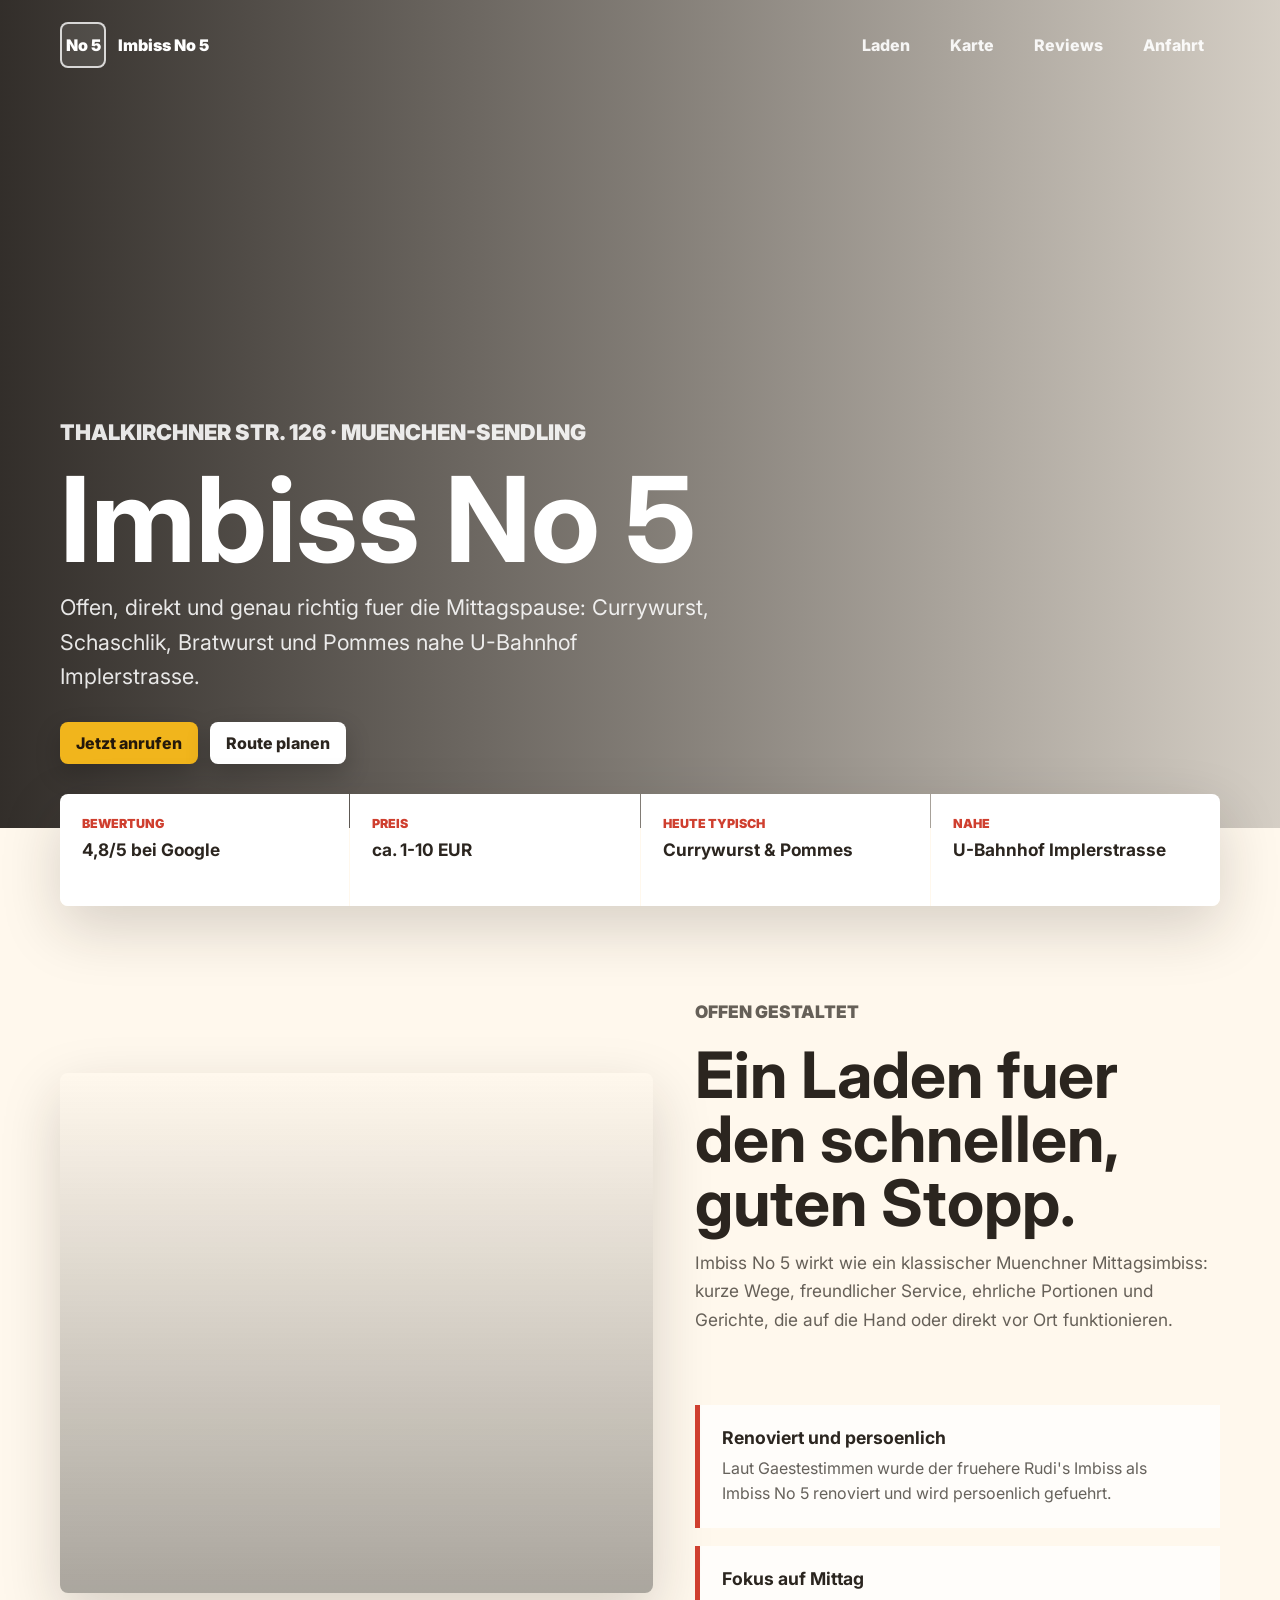
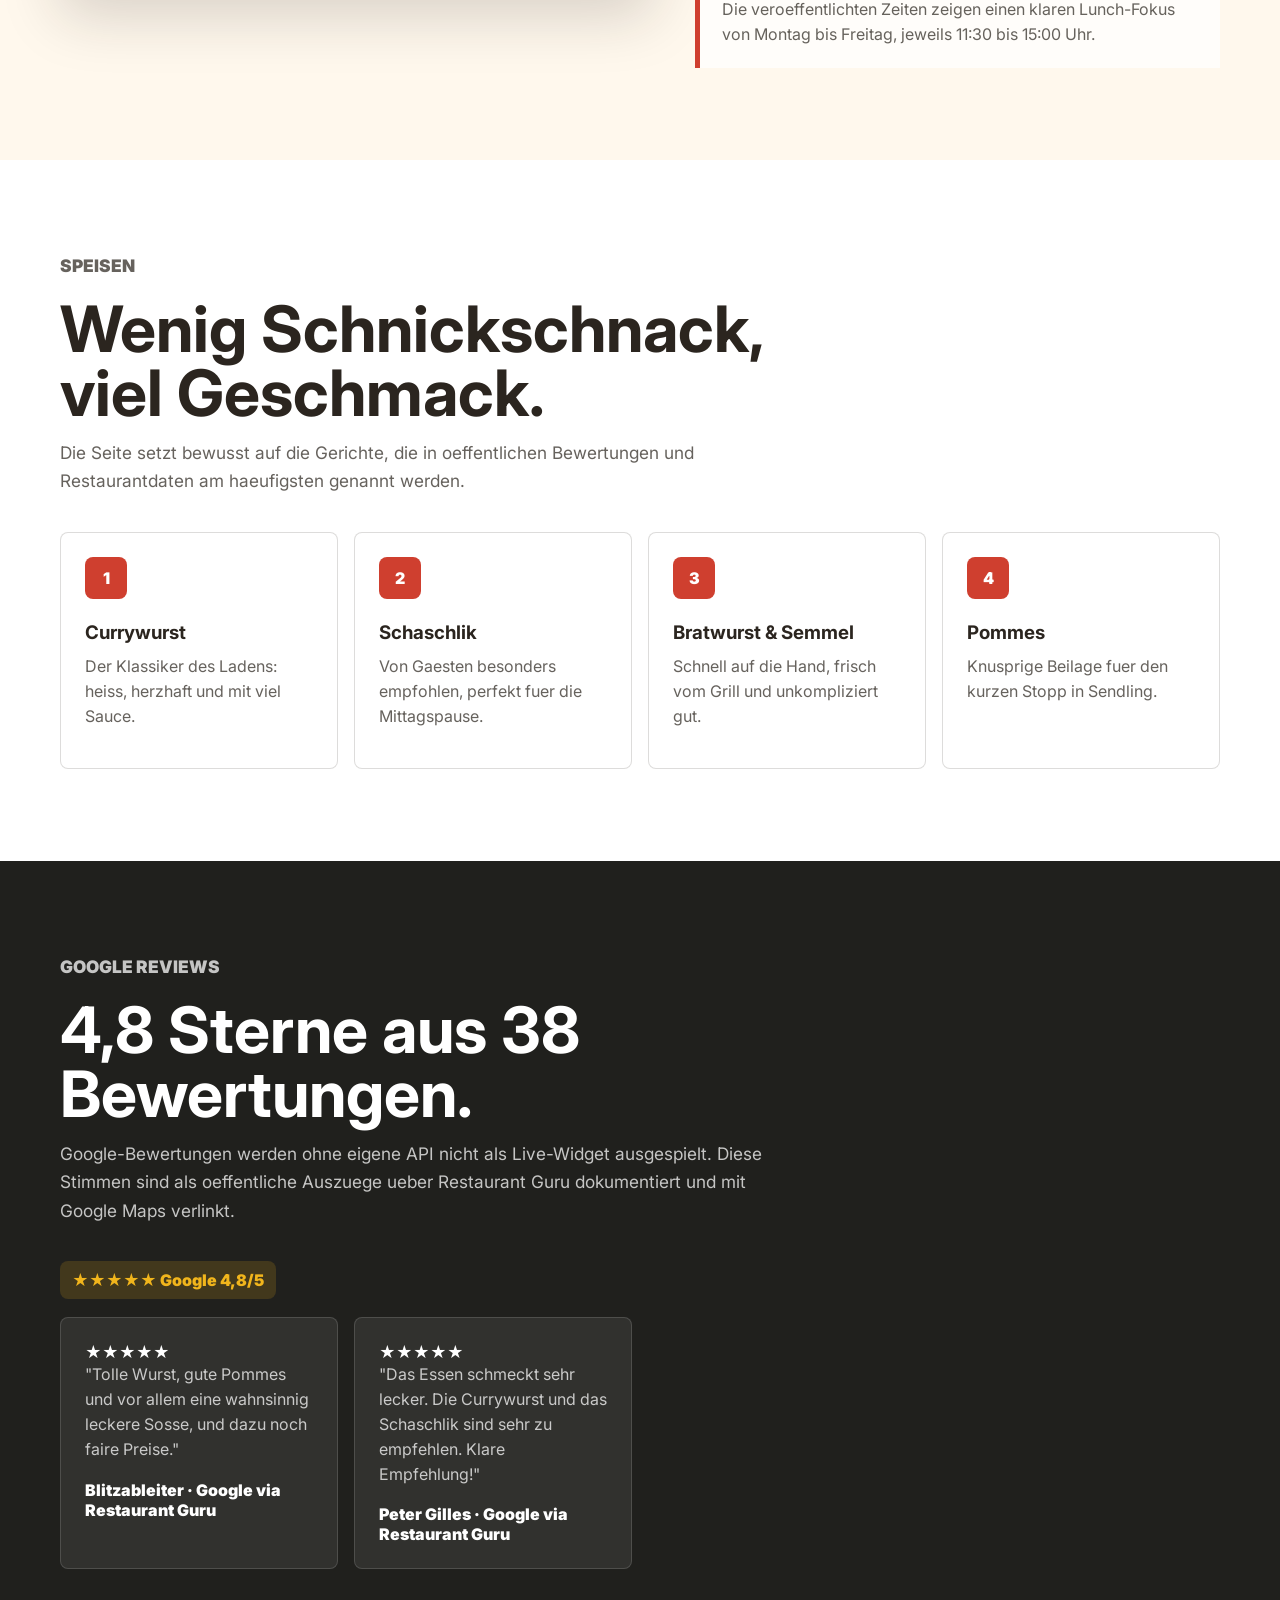
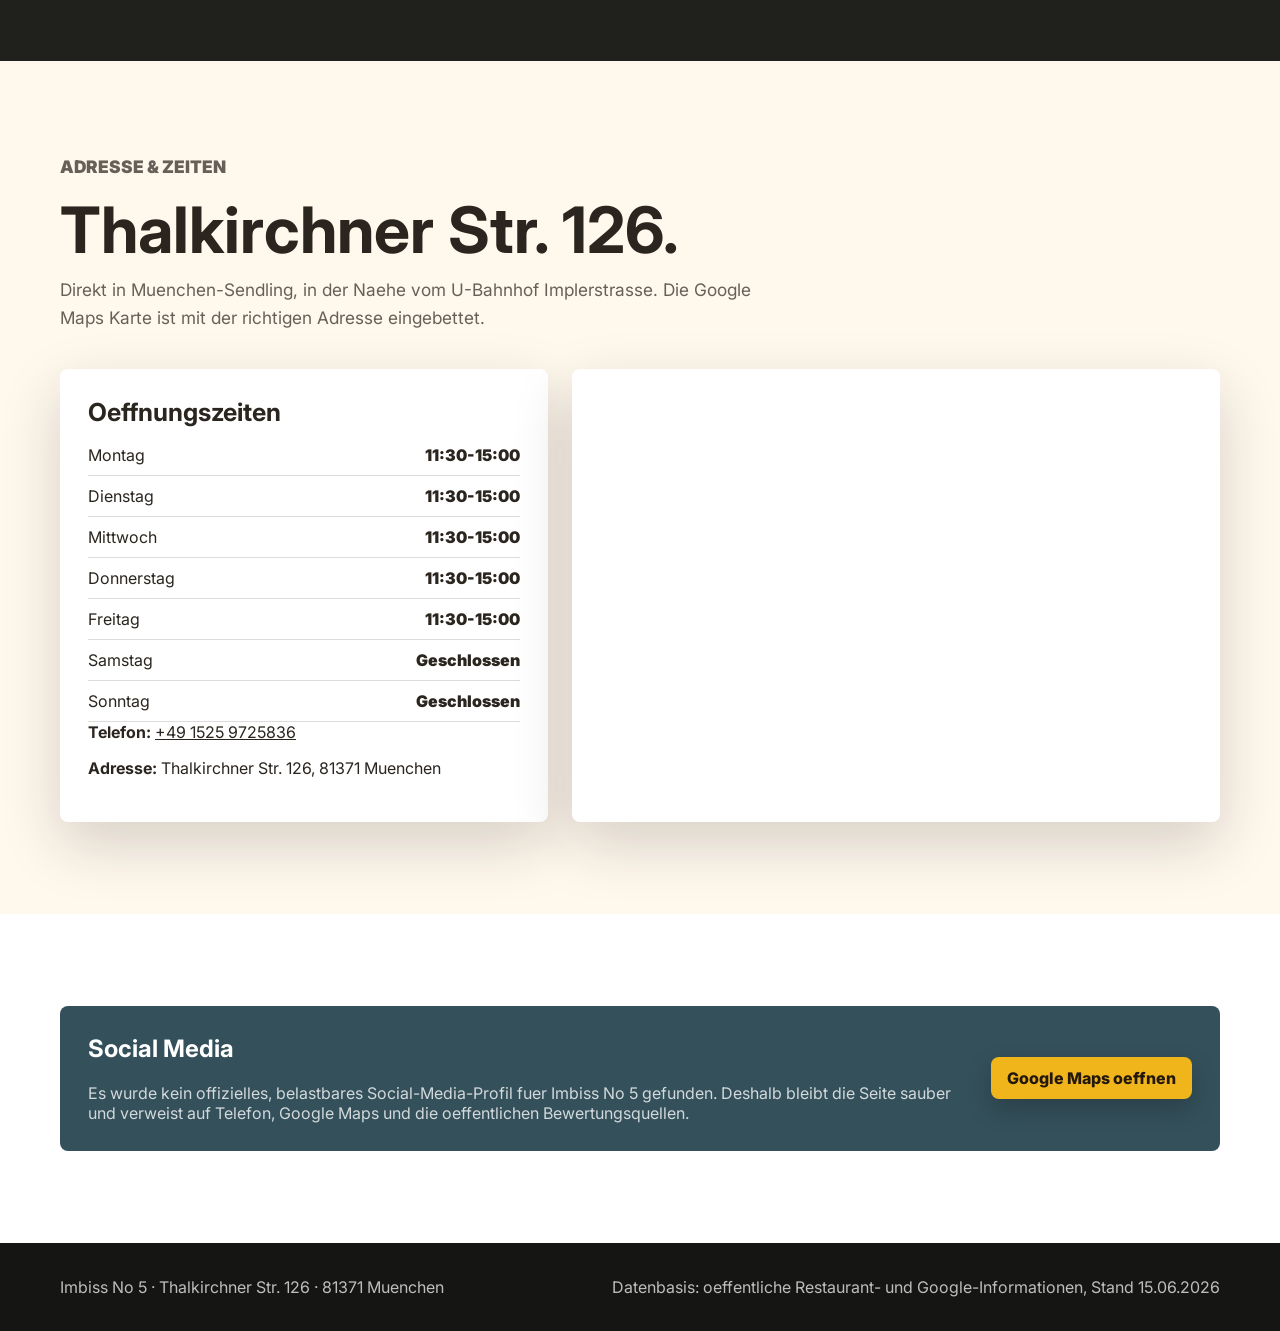
==== imbiss-no5.html @ 0c74d7eb "Add files via upload" ====
<!doctype html>
<html lang="de">
  <head>
    <meta charset="utf-8">
    <meta name="viewport" content="width=device-width, initial-scale=1">
    <title>Imbiss No 5 | Thalkirchner Strasse 126 Muenchen</title>
    <meta name="description" content="Imbiss No 5 in Muenchen-Sendling: Currywurst, Schaschlik, Bratwurst und Pommes in der Thalkirchner Str. 126.">
    <link rel="preconnect" href="https://fonts.googleapis.com">
    <link rel="preconnect" href="https://fonts.gstatic.com" crossorigin>
    <link href="https://fonts.googleapis.com/css2?family=Inter:wght@500;700;800;900&display=swap" rel="stylesheet">
    <link rel="stylesheet" href="imbiss-no5.css">
    <script type="application/ld+json">
      {
        "@context": "https://schema.org",
        "@type": "Restaurant",
        "name": "Imbiss No 5",
        "address": {
          "@type": "PostalAddress",
          "streetAddress": "Thalkirchner Str. 126",
          "addressLocality": "Muenchen",
          "addressRegion": "Bayern",
          "postalCode": "81371",
          "addressCountry": "DE"
        },
        "telephone": "+49 1525 9725836",
        "servesCuisine": "Imbiss",
        "priceRange": "EUR 1-10",
        "aggregateRating": {
          "@type": "AggregateRating",
          "ratingValue": "4.8",
          "reviewCount": "38"
        }
      }
    </script>
  </head>
  <body>
    <div class="site-shell">
      <header class="hero" id="start">
        <div class="topbar">
          <a class="brand" href="#start" aria-label="Imbiss No 5 Startseite">
            <span class="brand-mark">No 5</span>
            <span>Imbiss No 5</span>
          </a>
          <nav class="nav" aria-label="Hauptnavigation">
            <a href="#laden">Laden</a>
            <a href="#karte">Karte</a>
            <a href="#reviews">Reviews</a>
            <a href="#anfahrt">Anfahrt</a>
          </nav>
        </div>

        <div class="hero-content">
          <div class="hero-copy">
            <p class="eyebrow">Thalkirchner Str. 126 · Muenchen-Sendling</p>
            <h1>Imbiss No 5</h1>
            <p>Offen, direkt und genau richtig fuer die Mittagspause: Currywurst, Schaschlik, Bratwurst und Pommes nahe U-Bahnhof Implerstrasse.</p>
            <div class="hero-actions">
              <a class="button" href="tel:+4915259725836">Jetzt anrufen</a>
              <a class="button secondary" href="#anfahrt">Route planen</a>
            </div>
          </div>
        </div>
      </header>

      <aside class="hero-strip" aria-label="Kurzinfos">
        <div class="strip-item">
          <span class="strip-label">Bewertung</span>
          <strong>4,8/5 bei Google</strong>
        </div>
        <div class="strip-item">
          <span class="strip-label">Preis</span>
          <strong>ca. 1-10 EUR</strong>
        </div>
        <div class="strip-item">
          <span class="strip-label">Heute typisch</span>
          <strong>Currywurst & Pommes</strong>
        </div>
        <div class="strip-item">
          <span class="strip-label">Nahe</span>
          <strong>U-Bahnhof Implerstrasse</strong>
        </div>
      </aside>

      <main>
        <section class="section" id="laden">
          <div class="inner split">
            <div class="photo-panel reveal" role="img" aria-label="Herzhafte Grillgerichte als Stimmungsbild fuer Imbiss No 5"></div>
            <div class="copy-stack">
              <div class="section-head reveal">
                <p class="eyebrow">Offen gestaltet</p>
                <h2>Ein Laden fuer den schnellen, guten Stopp.</h2>
                <p>Imbiss No 5 wirkt wie ein klassischer Muenchner Mittagsimbiss: kurze Wege, freundlicher Service, ehrliche Portionen und Gerichte, die auf die Hand oder direkt vor Ort funktionieren.</p>
              </div>
              <article class="fact reveal">
                <h3>Renoviert und persoenlich</h3>
                <p>Laut Gaestestimmen wurde der fruehere Rudi's Imbiss als Imbiss No 5 renoviert und wird persoenlich gefuehrt.</p>
              </article>
              <article class="fact reveal">
                <h3>Fokus auf Mittag</h3>
                <p>Die veroeffentlichten Zeiten zeigen einen klaren Lunch-Fokus von Montag bis Freitag, jeweils 11:30 bis 15:00 Uhr.</p>
              </article>
            </div>
          </div>
        </section>

        <section class="section alt" id="karte">
          <div class="inner">
            <div class="section-head reveal">
              <p class="eyebrow">Speisen</p>
              <h2>Wenig Schnickschnack, viel Geschmack.</h2>
              <p>Die Seite setzt bewusst auf die Gerichte, die in oeffentlichen Bewertungen und Restaurantdaten am haeufigsten genannt werden.</p>
            </div>
            <div class="menu-grid" id="menu-grid" aria-live="polite"></div>
          </div>
        </section>

        <section class="section review-band" id="reviews">
          <div class="inner">
            <div class="section-head reveal">
              <p class="eyebrow">Google Reviews</p>
              <h2>4,8 Sterne aus 38 Bewertungen.</h2>
              <p>Google-Bewertungen werden ohne eigene API nicht als Live-Widget ausgespielt. Diese Stimmen sind als oeffentliche Auszuege ueber Restaurant Guru dokumentiert und mit Google Maps verlinkt.</p>
            </div>
            <div class="rating-pill reveal">★★★★★ Google 4,8/5</div>
            <div class="review-grid" id="review-grid" aria-live="polite"></div>
          </div>
        </section>

        <section class="section" id="anfahrt">
          <div class="inner">
            <div class="section-head reveal">
              <p class="eyebrow">Adresse & Zeiten</p>
              <h2>Thalkirchner Str. 126.</h2>
              <p>Direkt in Muenchen-Sendling, in der Naehe vom U-Bahnhof Implerstrasse. Die Google Maps Karte ist mit der richtigen Adresse eingebettet.</p>
            </div>
            <div class="hours-location">
              <article class="hours-box reveal">
                <h3>Oeffnungszeiten</h3>
                <ul class="hours-list" id="hours-list" aria-live="polite"></ul>
                <p><strong>Telefon:</strong> <a href="tel:+4915259725836">+49 1525 9725836</a></p>
                <p><strong>Adresse:</strong> Thalkirchner Str. 126, 81371 Muenchen</p>
              </article>
              <div class="map-box reveal">
                <iframe
                  title="Google Maps: Imbiss No 5, Thalkirchner Str. 126, Muenchen"
                  loading="lazy"
                  referrerpolicy="no-referrer-when-downgrade"
                  src="https://www.google.com/maps?q=Imbiss%20No%205%2C%20Thalkirchner%20Str.%20126%2C%20M%C3%BCnchen&output=embed">
                </iframe>
              </div>
            </div>
          </div>
        </section>

        <section class="section alt">
          <div class="inner">
            <div class="social-note reveal">
              <div>
                <h2>Social Media</h2>
                <p>Es wurde kein offizielles, belastbares Social-Media-Profil fuer Imbiss No 5 gefunden. Deshalb bleibt die Seite sauber und verweist auf Telefon, Google Maps und die oeffentlichen Bewertungsquellen.</p>
              </div>
              <a class="button" href="https://www.google.com/maps/search/?api=1&query=Imbiss%20No%205%20Thalkirchner%20Str.%20126%20Muenchen" target="_blank" rel="noopener">Google Maps oeffnen</a>
            </div>
          </div>
        </section>
      </main>

      <footer class="footer">
        <div class="inner">
          <span>Imbiss No 5 · Thalkirchner Str. 126 · 81371 Muenchen</span>
          <span>Datenbasis: oeffentliche Restaurant- und Google-Informationen, Stand 15.06.2026</span>
        </div>
      </footer>
    </div>

    <script>
      const fallbackData = {
        hours: [
          { day: "Montag", time: "11:30-15:00" },
          { day: "Dienstag", time: "11:30-15:00" },
          { day: "Mittwoch", time: "11:30-15:00" },
          { day: "Donnerstag", time: "11:30-15:00" },
          { day: "Freitag", time: "11:30-15:00" },
          { day: "Samstag", time: "Geschlossen" },
          { day: "Sonntag", time: "Geschlossen" }
        ],
        menuHighlights: [
          { name: "Currywurst", description: "Der Klassiker des Ladens: heiss, herzhaft und mit viel Sauce." },
          { name: "Schaschlik", description: "Von Gaesten besonders empfohlen, perfekt fuer die Mittagspause." },
          { name: "Bratwurst & Semmel", description: "Schnell auf die Hand, frisch vom Grill und unkompliziert gut." },
          { name: "Pommes", description: "Knusprige Beilage fuer den kurzen Stopp in Sendling." }
        ],
        reviews: [
          { author: "Blitzableiter", source: "Google via Restaurant Guru", text: "Tolle Wurst, gute Pommes und vor allem eine wahnsinnig leckere Sosse, und dazu noch faire Preise.", rating: 5 },
          { author: "Peter Gilles", source: "Google via Restaurant Guru", text: "Das Essen schmeckt sehr lecker. Die Currywurst und das Schaschlik sind sehr zu empfehlen. Klare Empfehlung!", rating: 5 }
        ]
      };

      const renderData = (data) => {
        const menuGrid = document.querySelector("#menu-grid");
        const reviewGrid = document.querySelector("#review-grid");
        const hoursList = document.querySelector("#hours-list");

        menuGrid.innerHTML = data.menuHighlights.map((item, index) => `
          <article class="menu-card reveal">
            <span class="menu-number">${index + 1}</span>
            <h3>${item.name}</h3>
            <p>${item.description}</p>
          </article>
        `).join("");

        reviewGrid.innerHTML = data.reviews.map((review) => `
          <article class="review-card reveal">
            <div aria-label="${review.rating} von 5 Sternen">★★★★★</div>
            <p>"${review.text}"</p>
            <cite>${review.author} · ${review.source}</cite>
          </article>
        `).join("");

        hoursList.innerHTML = data.hours.map((row) => `
          <li><span>${row.day}</span><span>${row.time}</span></li>
        `).join("");
      };

      fetch("imbiss-no5-data.json")
        .then((response) => response.ok ? response.json() : fallbackData)
        .then(renderData)
        .catch(() => renderData(fallbackData));

      const observer = new IntersectionObserver((entries) => {
        entries.forEach((entry) => {
          if (entry.isIntersecting) {
            entry.target.classList.add("is-visible");
            observer.unobserve(entry.target);
          }
        });
      }, { threshold: 0.12 });

      const watchReveals = () => {
        document.querySelectorAll(".reveal:not(.is-visible)").forEach((element) => observer.observe(element));
      };

      watchReveals();
      setTimeout(watchReveals, 250);
    </script>
  </body>
</html>
---- imbiss-no5.css ----
:root {
  --charcoal: #20201d;
  --ink: #2b251f;
  --paper: #fff8ed;
  --cream: #f8ead2;
  --tomato: #cf3f2f;
  --mustard: #f1b51c;
  --leaf: #4c7a4b;
  --steel: #34505a;
  --line: rgba(43, 37, 31, 0.16);
  --shadow: 0 22px 60px rgba(36, 28, 20, 0.18);
  font-family: Inter, ui-sans-serif, system-ui, -apple-system, BlinkMacSystemFont, "Segoe UI", sans-serif;
}

* {
  box-sizing: border-box;
}

html {
  scroll-behavior: smooth;
}

body {
  margin: 0;
  background: var(--paper);
  color: var(--ink);
}

a {
  color: inherit;
}

.site-shell {
  overflow: hidden;
}

.hero {
  min-height: 92vh;
  display: grid;
  grid-template-rows: auto 1fr;
  color: #fff;
  background:
    linear-gradient(90deg, rgba(22, 18, 15, 0.88), rgba(22, 18, 15, 0.54) 50%, rgba(22, 18, 15, 0.18)),
    url("https://images.unsplash.com/photo-1606755962773-d324e2a13086?auto=format&fit=crop&w=2200&q=82") center / cover;
}

.topbar {
  width: min(1160px, calc(100% - 36px));
  margin: 0 auto;
  padding: 22px 0;
  display: flex;
  align-items: center;
  justify-content: space-between;
  gap: 20px;
}

.brand {
  display: inline-flex;
  align-items: center;
  gap: 12px;
  text-decoration: none;
  font-weight: 900;
  letter-spacing: 0;
}

.brand-mark {
  width: 46px;
  height: 46px;
  display: grid;
  place-items: center;
  border: 2px solid rgba(255, 255, 255, 0.78);
  border-radius: 8px;
  background: rgba(255, 255, 255, 0.1);
}

.nav {
  display: flex;
  align-items: center;
  gap: 8px;
}

.nav a,
.button {
  min-height: 42px;
  display: inline-flex;
  align-items: center;
  justify-content: center;
  gap: 8px;
  border-radius: 8px;
  padding: 0 16px;
  text-decoration: none;
  font-weight: 800;
}

.nav a {
  color: rgba(255, 255, 255, 0.9);
}

.nav a:hover,
.nav a:focus-visible {
  background: rgba(255, 255, 255, 0.12);
}

.button {
  border: 0;
  background: var(--mustard);
  color: #24180b;
  box-shadow: 0 10px 26px rgba(0, 0, 0, 0.2);
}

.button.secondary {
  background: #fff;
  color: var(--ink);
}

.hero-content {
  width: min(1160px, calc(100% - 36px));
  margin: 0 auto;
  display: grid;
  align-items: end;
  padding: 76px 0 64px;
}

.hero-copy {
  max-width: 760px;
  animation: riseIn 720ms ease both;
}

.eyebrow {
  margin: 0 0 16px;
  color: var(--mustard);
  font-weight: 900;
  text-transform: uppercase;
  letter-spacing: 0;
}

h1,
h2,
h3,
p {
  margin-top: 0;
}

h1 {
  margin-bottom: 18px;
  max-width: 760px;
  font-size: clamp(3rem, 10vw, 7.4rem);
  line-height: 0.9;
  letter-spacing: 0;
}

.hero-copy > p {
  max-width: 660px;
  font-size: clamp(1.08rem, 2vw, 1.35rem);
  line-height: 1.6;
  color: rgba(255, 255, 255, 0.88);
}

.hero-actions {
  display: flex;
  flex-wrap: wrap;
  gap: 12px;
  margin-top: 28px;
}

.hero-strip {
  width: min(1160px, calc(100% - 36px));
  margin: -34px auto 0;
  display: grid;
  grid-template-columns: repeat(4, 1fr);
  gap: 1px;
  position: relative;
  z-index: 3;
  border-radius: 8px;
  overflow: hidden;
  box-shadow: var(--shadow);
}

.strip-item {
  min-height: 112px;
  padding: 22px;
  background: #fff;
}

.strip-label {
  display: block;
  margin-bottom: 8px;
  color: var(--tomato);
  font-size: 0.78rem;
  font-weight: 900;
  text-transform: uppercase;
}

.strip-item strong {
  font-size: 1.08rem;
}

main {
  position: relative;
}

.section {
  padding: 92px 0;
}

.section.alt {
  background: #fff;
}

.inner {
  width: min(1160px, calc(100% - 36px));
  margin: 0 auto;
}

.section-head {
  max-width: 720px;
  margin-bottom: 36px;
}

.section-head h2 {
  margin-bottom: 14px;
  font-size: clamp(2rem, 5vw, 4rem);
  line-height: 1;
  letter-spacing: 0;
}

.section-head p {
  color: rgba(43, 37, 31, 0.72);
  font-size: 1.08rem;
  line-height: 1.65;
}

.split {
  display: grid;
  grid-template-columns: 1.06fr 0.94fr;
  gap: 42px;
  align-items: center;
}

.photo-panel {
  min-height: 520px;
  border-radius: 8px;
  background:
    linear-gradient(180deg, rgba(32, 32, 29, 0), rgba(32, 32, 29, 0.38)),
    url("https://images.unsplash.com/photo-1599487488170-d11ec9c172f0?auto=format&fit=crop&w=1600&q=82") center / cover;
  box-shadow: var(--shadow);
}

.copy-stack {
  display: grid;
  gap: 18px;
}

.fact {
  padding: 22px;
  border-left: 5px solid var(--tomato);
  background: rgba(255, 255, 255, 0.72);
}

.fact h3 {
  margin-bottom: 8px;
  font-size: 1.1rem;
}

.fact p {
  margin-bottom: 0;
  color: rgba(43, 37, 31, 0.72);
  line-height: 1.55;
}

.menu-grid,
.review-grid {
  display: grid;
  grid-template-columns: repeat(4, 1fr);
  gap: 16px;
}

.menu-card,
.review-card {
  min-height: 220px;
  padding: 24px;
  border: 1px solid var(--line);
  border-radius: 8px;
  background: #fff;
  transition: transform 180ms ease, box-shadow 180ms ease, border-color 180ms ease;
}

.menu-card:hover,
.review-card:hover {
  transform: translateY(-6px);
  border-color: rgba(207, 63, 47, 0.38);
  box-shadow: 0 18px 38px rgba(50, 37, 24, 0.12);
}

.menu-number {
  width: 42px;
  height: 42px;
  display: grid;
  place-items: center;
  margin-bottom: 22px;
  border-radius: 8px;
  background: var(--tomato);
  color: #fff;
  font-weight: 900;
}

.menu-card h3 {
  margin-bottom: 10px;
}

.menu-card p,
.review-card p {
  color: rgba(43, 37, 31, 0.72);
  line-height: 1.55;
}

.hours-location {
  display: grid;
  grid-template-columns: 0.86fr 1.14fr;
  gap: 24px;
}

.hours-box,
.map-box {
  border-radius: 8px;
  overflow: hidden;
  background: #fff;
  box-shadow: var(--shadow);
}

.hours-box {
  padding: 28px;
}

.hours-box h3 {
  margin-bottom: 18px;
  font-size: 1.55rem;
}

.hours-list {
  display: grid;
  gap: 10px;
  margin: 0;
  padding: 0;
  list-style: none;
}

.hours-list li {
  display: flex;
  justify-content: space-between;
  gap: 18px;
  padding-bottom: 10px;
  border-bottom: 1px solid var(--line);
}

.hours-list span:last-child {
  font-weight: 900;
}

.map-box iframe {
  width: 100%;
  height: 100%;
  min-height: 430px;
  display: block;
  border: 0;
}

.review-band {
  background: var(--charcoal);
  color: #fff;
}

.review-band .section-head p,
.review-card p {
  color: rgba(255, 255, 255, 0.74);
}

.rating-pill {
  display: inline-flex;
  align-items: center;
  gap: 10px;
  margin-bottom: 18px;
  padding: 9px 12px;
  border-radius: 8px;
  background: rgba(241, 181, 28, 0.16);
  color: var(--mustard);
  font-weight: 900;
}

.review-card {
  min-height: 240px;
  background: rgba(255, 255, 255, 0.08);
  border-color: rgba(255, 255, 255, 0.14);
}

.review-card cite {
  display: block;
  margin-top: 18px;
  color: #fff;
  font-style: normal;
  font-weight: 900;
}

.social-note {
  display: grid;
  grid-template-columns: 1fr auto;
  gap: 18px;
  align-items: center;
  padding: 28px;
  border-radius: 8px;
  background: var(--steel);
  color: #fff;
}

.social-note p {
  margin-bottom: 0;
  color: rgba(255, 255, 255, 0.78);
}

.footer {
  padding: 34px 0;
  background: #151514;
  color: rgba(255, 255, 255, 0.72);
}

.footer .inner {
  display: flex;
  justify-content: space-between;
  gap: 18px;
}

.reveal {
  opacity: 0;
  transform: translateY(22px);
  transition: opacity 520ms ease, transform 520ms ease;
}

.reveal.is-visible {
  opacity: 1;
  transform: translateY(0);
}

@keyframes riseIn {
  from {
    opacity: 0;
    transform: translateY(20px);
  }
  to {
    opacity: 1;
    transform: translateY(0);
  }
}

@media (prefers-reduced-motion: reduce) {
  *,
  *::before,
  *::after {
    animation-duration: 1ms !important;
    scroll-behavior: auto !important;
    transition-duration: 1ms !important;
  }
}

@media (max-width: 860px) {
  .hero {
    min-height: 88vh;
    background:
      linear-gradient(180deg, rgba(22, 18, 15, 0.84), rgba(22, 18, 15, 0.48)),
      url("https://images.unsplash.com/photo-1606755962773-d324e2a13086?auto=format&fit=crop&w=1400&q=82") center / cover;
  }

  .topbar {
    align-items: flex-start;
  }

  .nav {
    display: none;
  }

  .hero-content {
    padding: 42px 0 76px;
  }

  .hero-strip,
  .split,
  .menu-grid,
  .review-grid,
  .hours-location,
  .social-note,
  .footer .inner {
    grid-template-columns: 1fr;
  }

  .hero-strip {
    margin-top: 0;
    border-radius: 0;
    width: 100%;
  }

  .strip-item {
    min-height: 92px;
    padding: 18px;
  }

  .section {
    padding: 66px 0;
  }

  .photo-panel {
    min-height: 360px;
  }

  .menu-card,
  .review-card {
    min-height: auto;
  }

  .map-box iframe {
    min-height: 360px;
  }
}

@media (min-width: 861px) and (max-width: 1080px) {
  .menu-grid,
  .review-grid {
    grid-template-columns: repeat(2, 1fr);
  }
}
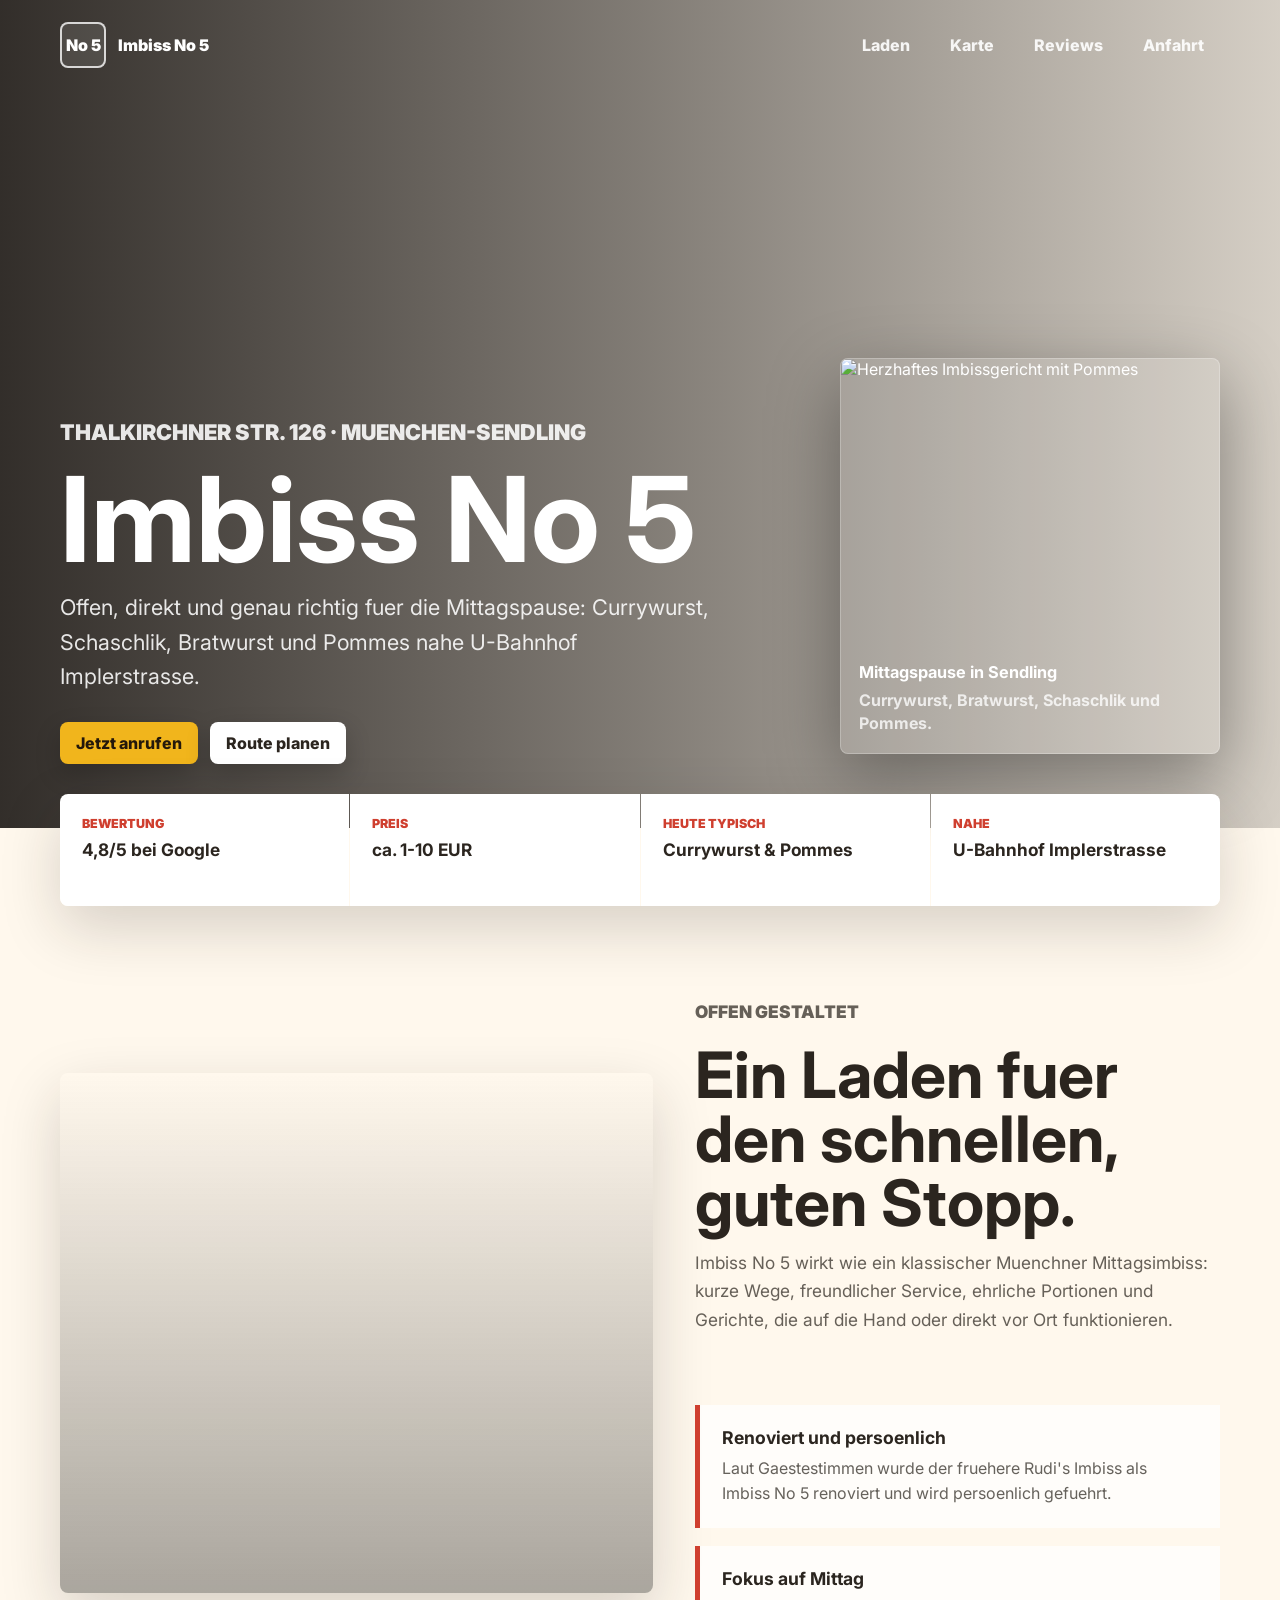
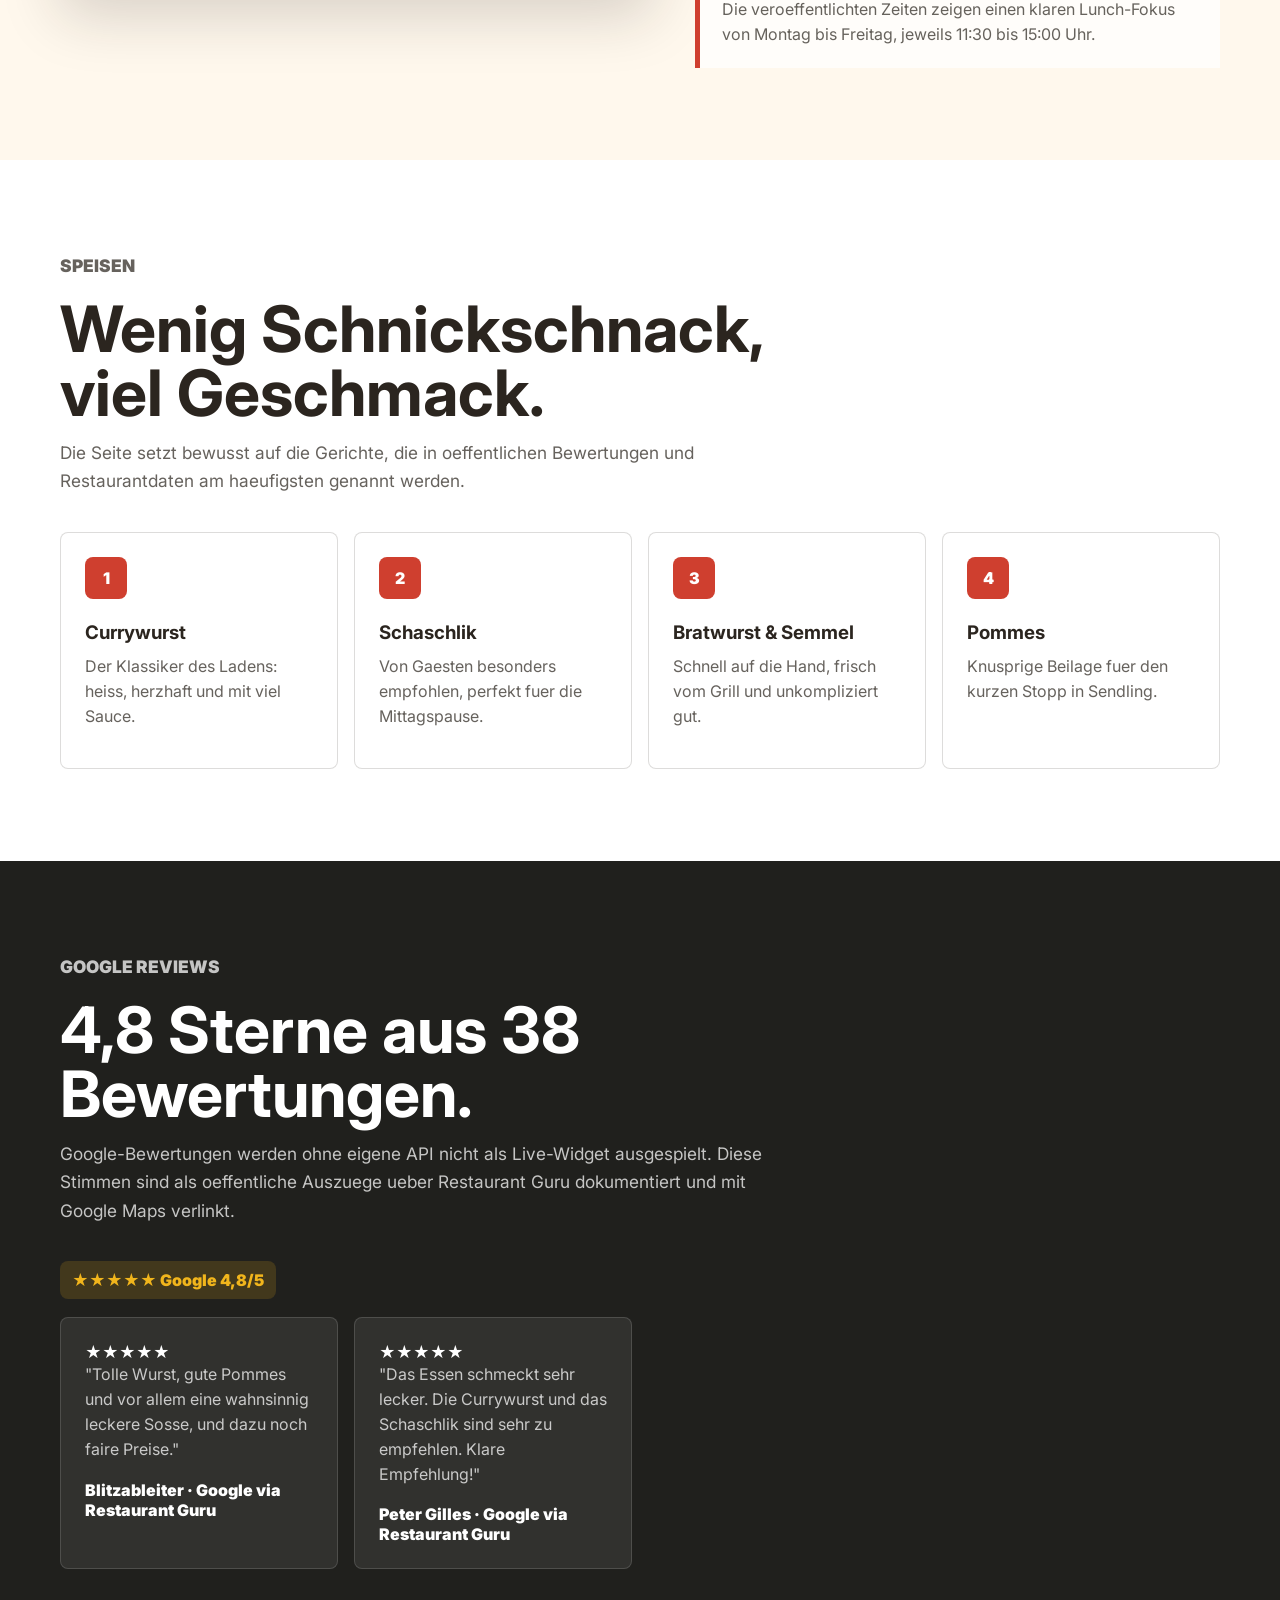
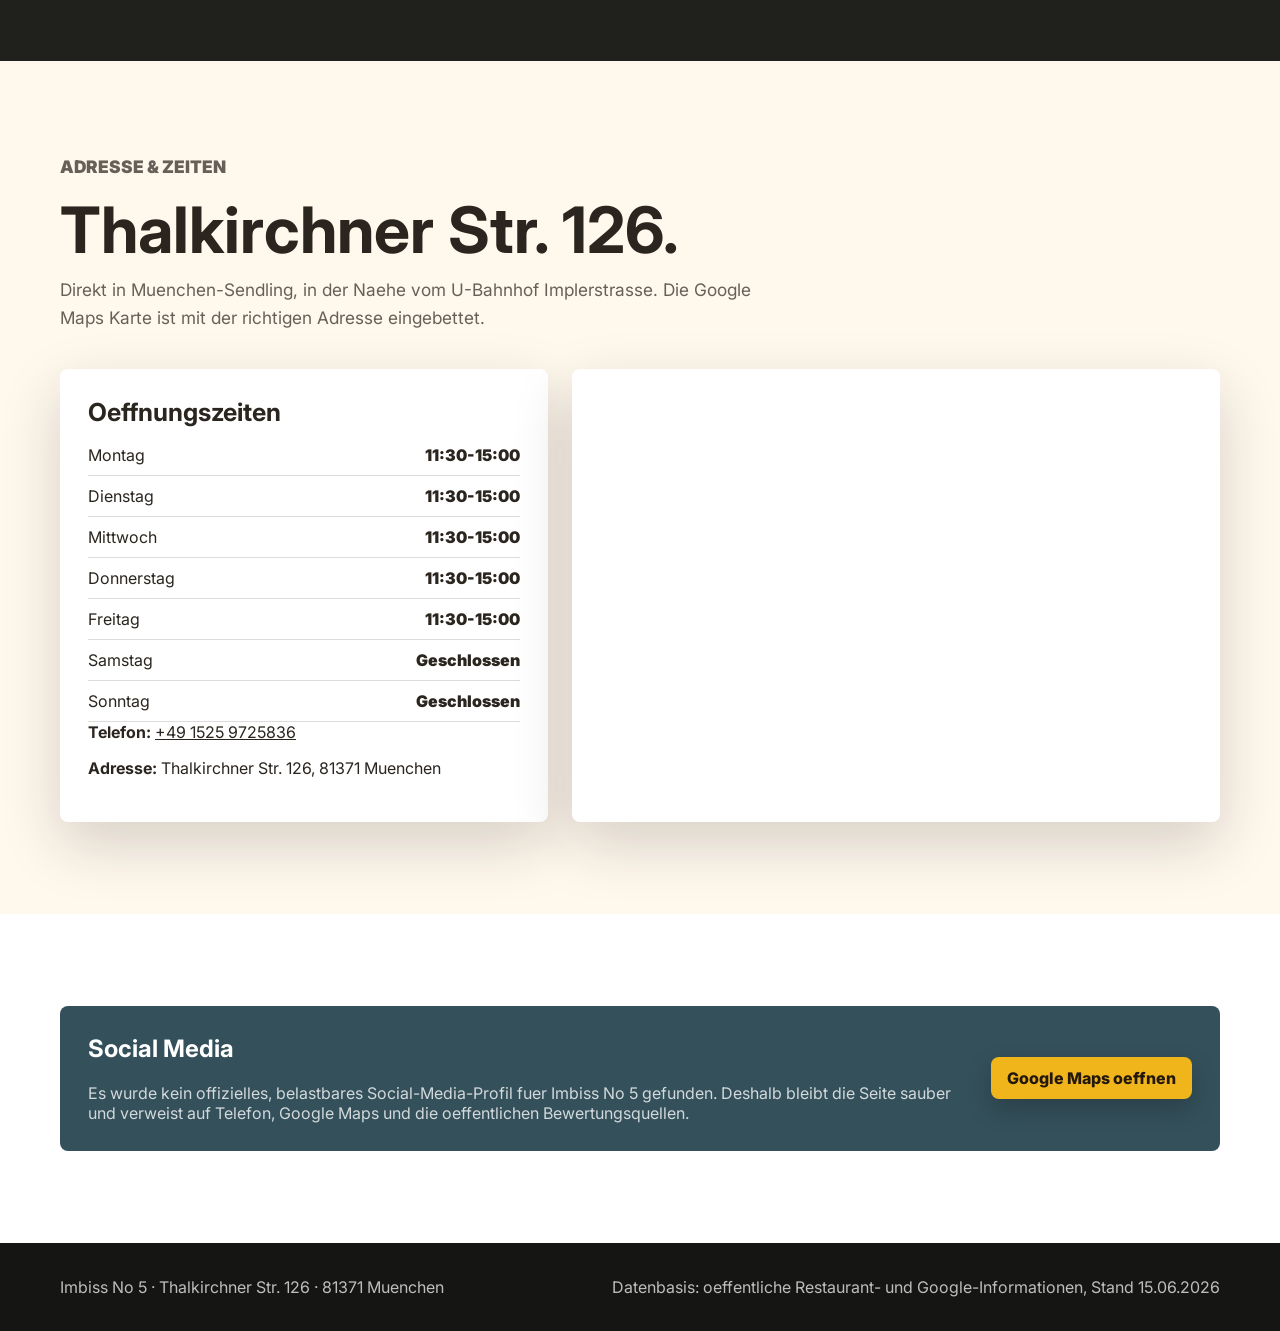
==== commit 8ec3e23e: "Add files via upload" ====
--- a/imbiss-no5.html
+++ b/imbiss-no5.html
@@ -59,6 +59,16 @@
               <a class="button secondary" href="#anfahrt">Route planen</a>
             </div>
           </div>
+          <figure class="hero-food-card" aria-label="Currywurst und Pommes als Stimmungsbild fuer Imbiss No 5">
+            <img
+              src="https://images.unsplash.com/photo-1550547660-d9450f859349?auto=format&fit=crop&w=900&q=82"
+              alt="Herzhaftes Imbissgericht mit Pommes"
+            >
+            <figcaption>
+              <strong>Mittagspause in Sendling</strong>
+              Currywurst, Bratwurst, Schaschlik und Pommes.
+            </figcaption>
+          </figure>
         </div>
       </header>
 
--- a/imbiss-no5.css
+++ b/imbiss-no5.css
@@ -117,7 +117,9 @@
   width: min(1160px, calc(100% - 36px));
   margin: 0 auto;
   display: grid;
+  grid-template-columns: minmax(0, 1fr) minmax(280px, 380px);
   align-items: end;
+  gap: 42px;
   padding: 76px 0 64px;
 }
 
@@ -161,6 +163,38 @@
   flex-wrap: wrap;
   gap: 12px;
   margin-top: 28px;
+}
+
+.hero-food-card {
+  margin: 0 0 10px;
+  align-self: end;
+  border: 1px solid rgba(255, 255, 255, 0.24);
+  border-radius: 8px;
+  overflow: hidden;
+  background: rgba(255, 255, 255, 0.12);
+  box-shadow: 0 24px 70px rgba(0, 0, 0, 0.36);
+  animation: riseIn 720ms 160ms ease both;
+}
+
+.hero-food-card img {
+  width: 100%;
+  aspect-ratio: 4 / 3;
+  display: block;
+  object-fit: cover;
+}
+
+.hero-food-card figcaption {
+  padding: 18px;
+  color: rgba(255, 255, 255, 0.78);
+  font-weight: 700;
+  line-height: 1.45;
+}
+
+.hero-food-card figcaption strong {
+  display: block;
+  margin-bottom: 4px;
+  color: #fff;
+  font-size: 1.02rem;
 }
 
 .hero-strip {
@@ -478,7 +512,17 @@
   }
 
   .hero-content {
+    grid-template-columns: 1fr;
     padding: 42px 0 76px;
+  }
+
+  .hero-food-card {
+    width: min(100%, 420px);
+    margin: 10px 0 0;
+  }
+
+  .hero-food-card img {
+    aspect-ratio: 16 / 10;
   }
 
   .hero-strip,
